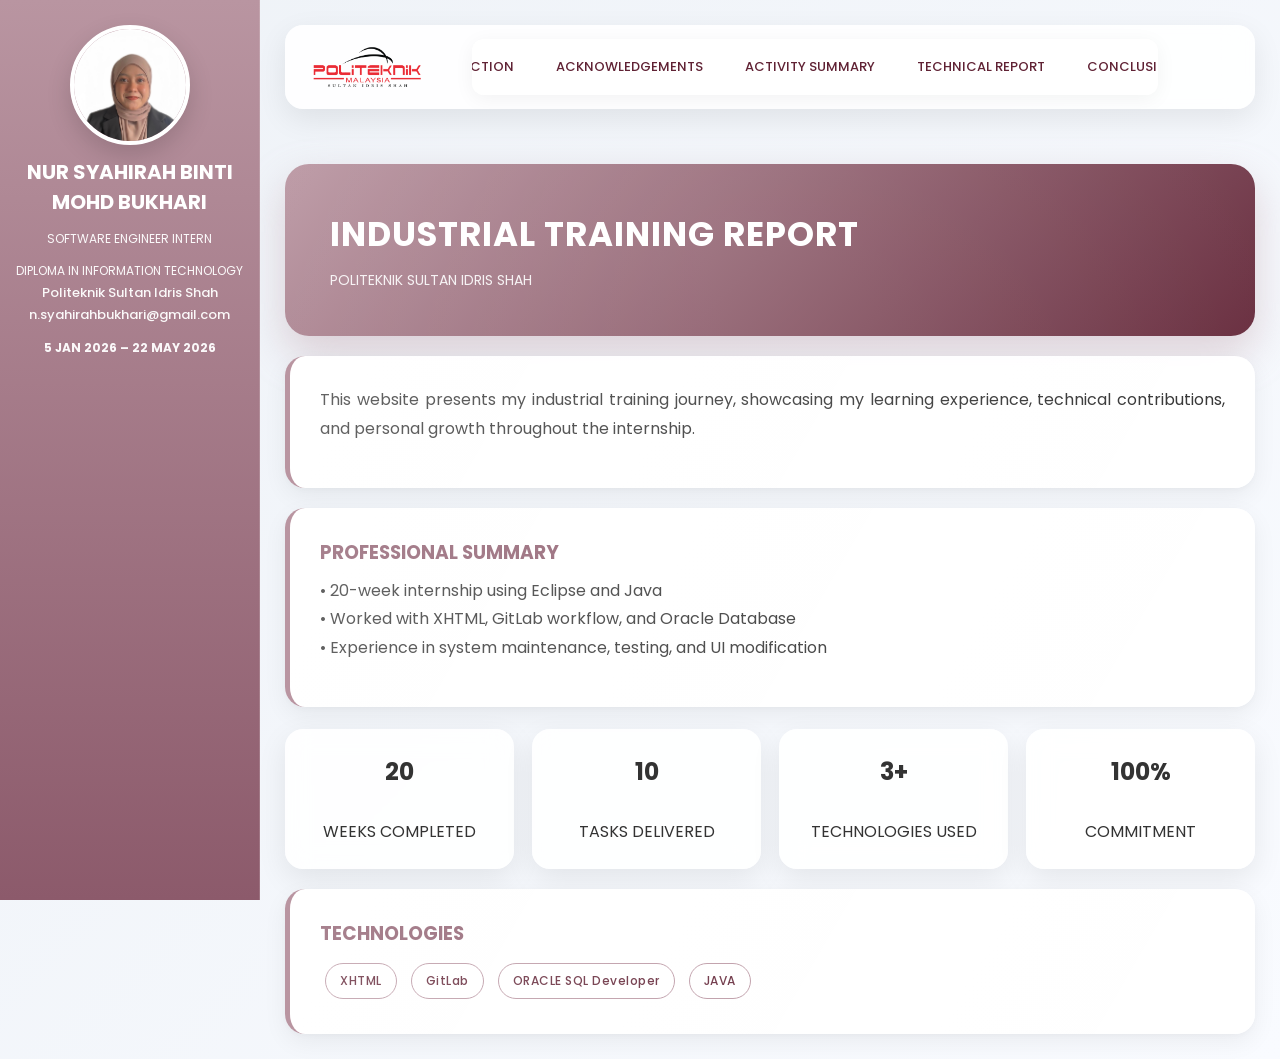
==== index.html @ f6017e3e "Add files via upload" ====
<!DOCTYPE html>
<html lang="en">
<head>
  <meta charset="UTF-8">
  <title>Home</title>
  <link rel="stylesheet" href="style.css">
  <link href="https://fonts.googleapis.com/css2?family=Poppins:wght@300;400;600&display=swap" rel="stylesheet">
</head>

<body>

<!-- SIDEBAR -->
<div class="sidebar">
  <img src="me.jpeg" alt="Profile Image">
  <h2>NUR SYAHIRAH BINTI MOHD BUKHARI</h2>
  <p>SOFTWARE ENGINEER INTERN</p>

  <p>
    DIPLOMA IN INFORMATION TECHNOLOGY<br>
    <a href="https://www.psis.edu.my" target="_blank">Politeknik Sultan Idris Shah</a>
    <a href="mailto:n.syahirahbukhari@gmail.com">n.syahirahbukhari@gmail.com</a>
  </p>

  <p><b>5 JAN 2026 – 22 MAY 2026</b></p>
</div>

<!-- MAIN -->
<div class="main-home">

  <!-- HEADER -->
  <header class="header-home">
    <div class="logo">
      <img src="logopoli.png">
    </div>

    <nav class="navbar">
      <a class="active" href="index.html">HOME</a>
      <a href="introduction.html">INTRODUCTION</a>
      <a href="acknowledgement.html">ACKNOWLEDGEMENTS</a>
      <a href="activity.html">ACTIVITY SUMMARY</a>
      <a href="technical.html">TECHNICAL REPORT</a>
      <a href="conclusion.html">CONCLUSION</a>
      <a href="references.html">REFERENCES</a>
    </nav>

    <div class="right-space"></div>
  </header>

  <!-- CONTENT -->
  <div class="section">

    <div class="hero">
      <h1>INDUSTRIAL TRAINING REPORT</h1>
      <p>POLITEKNIK SULTAN IDRIS SHAH</p>
    </div>

    <div class="card">
    <p>
      This website presents my industrial training journey, showcasing my learning 
      experience, technical contributions, and personal growth throughout the internship.
    </p>
  </div>

    <div class="card">
      <h3>PROFESSIONAL SUMMARY</h3>
      <p>
        • 20-week internship using Eclipse and Java <br>
        • Worked with XHTML, GitLab workflow, and Oracle Database <br>
        • Experience in system maintenance, testing, and UI modification
      </p>
    </div>

    <div class="stats">
      <div class="stat-box"><b>20</b><br>WEEKS COMPLETED</div>
      <div class="stat-box"><b>10</b><br>TASKS DELIVERED</div>
      <div class="stat-box"><b>3+</b><br>TECHNOLOGIES USED</div>
      <div class="stat-box"><b>100%</b><br>COMMITMENT</div>
    </div>

    <div class="card">
      <h3>TECHNOLOGIES</h3>
      <span class="badge">XHTML</span>
      <span class="badge">GitLab</span>
      <span class="badge">ORACLE SQL Developer</span>
      <span class="badge">JAVA</span>
    </div>

  </div>
</div>

</body>
</html>
---- style.css ----
/* ================= GLOBAL ================= */
* {
  margin: 0;
  padding: 0;
  box-sizing: border-box;
}

html {
  scroll-behavior: smooth;
}

body {
  font-family: 'Poppins', sans-serif;
  background: linear-gradient(135deg, #eef2f7, #f9fbff);
  color: #333;
  overflow-x: hidden;
}

:root {
  --primary: #602234;
  --secondary: #b995a1;
  --light: #ffffff;
  --soft: #f5f7fb;

  --shadow: 0 10px 30px rgba(0,0,0,0.08);
  --glass: rgba(255,255,255,0.85);

  /* SPACING SYSTEM */
  --space-sm: 12px;
  --space-md: 20px;
  --space-lg: 30px;
  --space-xl: 40px;
}

/* ================= SIDEBAR ================= */
.sidebar {
  position: fixed;
  top: 0;
  left: 0;
  width: 260px;
  height: 100vh;

  background: linear-gradient(180deg, #b995a1, #8c5a6b);
  color: white;

  padding: 25px var(--space-md);

  display: flex;
  flex-direction: column;
  align-items: center;
  gap: var(--space-sm);

  overflow-y: auto;

  backdrop-filter: blur(12px);
  border-right: 1px solid rgba(255,255,255,0.15);

  transition: 0.3s ease;
  z-index: 1000;
}

.sidebar img {
  width: 120px;
  height: 120px;
  border-radius: 50%;
  object-fit: cover;

  border: 4px solid white;
  box-shadow: 0 10px 25px rgba(0,0,0,0.15);

  transition: 0.3s ease;
}

.sidebar img:hover {
  transform: scale(1.05);
}

.sidebar h2 {
  font-size: var(--space-md);
  text-align: center;
  line-height: 1.5;
}

.sidebar p {
  font-size: var(--space-sm);
  text-align: center;
  line-height: 1.7;
  opacity: 0.95;
}

.sidebar a {
  width: 100%;
  text-decoration: none;
  color: white;

  padding: 10px 14px;
  border-radius: 10px;

  font-size: 13px;
  font-weight: 500;

  transition: 0.3s ease;
}

.sidebar a:hover {
  background: rgba(255,255,255,0.18);
  transform: translateX(5px);
}

.sidebar a.active {
  background: rgba(255,255,255,0.22);
  font-weight: 600;
}


/* ================= MAIN LAYOUT ================= */
.main,
.main-home {
  margin-left: 260px;
  padding: 25px;
  transition: 0.3s ease;
  display: flex;
  flex-direction: column;
  align-items: center;
}

body.sidebar-collapsed .main,
body.sidebar-collapsed .main-home {
  margin-left: 75px;
}

.sidebar::-webkit-scrollbar {
  width: 6px;
}

.sidebar::-webkit-scrollbar-thumb {
  background: rgba(255,255,255,0.3);
  border-radius: 10px;
}

.content-area {
  width: 100%;
  max-width: 1700px;
  margin: auto;
}

/* ================= HEADER ================= */
.header,
.header-home {
  position: sticky;
  top: var(--space-md);
  z-index: 999;

  display: flex;
  align-items: center;

  justify-content: center;

  background: rgba(255,255,255,0.9);
  backdrop-filter: blur(14px);

  padding: 14px 22px;
  border-radius: 18px;

  box-shadow: var(--shadow);

  margin-bottom: 25px;

  gap: var(--space-md);
}

.logo {
  display: flex;
  align-items: center;
  justify-content: center;

  width: 60px;
  flex-shrink: 0;
  margin-right: 60px;
  margin-left: 30px;
}

.logo img {
  height: 45px;
  margin-left: 0;
}

.right-space {
  width: 60px;
  flex-shrink: 0;
}

/* ================= NAVBAR ================= */
.navbar {
  width: fit-content;
  max-width: 100%;

  background: rgba(255, 255, 255, 0.6);
  backdrop-filter: blur(10px);

  display: flex;
  align-items: center;
  justify-content: center;
  gap: 10px;

  flex-wrap: nowrap;
  overflow-x: auto;
  scrollbar-width: none;

  padding: 10px;
  border-radius: 12px;

  box-shadow: 0 4px var(--space-md) rgba(0,0,0,0.05);
}

.navbar a {
  text-decoration: none;
  color: var(--primary);

  font-size: 13px;
  font-weight: 500;

  padding: 8px 16px;
  border-radius: 12px;

  transition: all 0.25s ease;

  position: relative;
  transition: all 0.25s ease, transform 0.2s ease;
  white-space: nowrap;
}

.navbar a:hover {
  background: var(--secondary);
  color: white;

  transform: translateY(-2px);
  box-shadow: 0 6px var(--space-md) rgba(96, 34, 52, 0.2);
}

.navbar a.active {
  background: #602234;
  color: white;

  box-shadow: 0 2px 10px rgba(96, 34, 52, 0.25);

  transform: translateY(-1px);
}

.navbar a.active::after {
  content: "";
  position: absolute;
  bottom: 4px;
  left: 20%;
  width: 60%;
  height: 2px;
  background: white;
  border-radius: 10px;
}

.header,
.header-home {
  width: 100%;
  max-width: 1400px;
  margin: 0 auto 25px;
  gap: 15px;
  justify-content: center;
}

/* ================= HERO ================= */
.hero {
  position: relative;
  overflow: hidden;

  background: linear-gradient(135deg, #b995a1, #602234);
  color: white;

  padding: 45px;
  border-radius: 24px;

  box-shadow: 0 18px 40px rgba(185,149,161,0.4);

  animation: fadeUp 0.7s ease;
}

.hero::after {
  content: "";
  position: absolute;
  width: 250%;
  height: 250%;

  background: radial-gradient(circle, rgba(255,255,255,0.12), transparent);

  top: -80%;
  left: -80%;

  animation: glowMove 7s linear infinite;
}

.hero h1 {
  position: relative;
  z-index: 2;

  font-size: 34px;
  margin-bottom: 10px;
  letter-spacing: 1px;
}

.hero p {
  position: relative;
  z-index: 2;

  font-size: 14px;
  opacity: 0.9;
}

/* ================= PAGE TITLE ================= */
.page-title {
  font-size: 38px;
  color: var(--primary);
  margin-bottom: var(--space-md);
  letter-spacing: 1px;
}

/* ================= CARD ================= */
.card {
  position: relative;
  overflow: hidden;

  margin-top: var(--space-md);
  padding: var(--space-lg);

  background: rgba(255,255,255,0.95);
  backdrop-filter: blur(12px);

  border-radius: var(--space-md);
  border-left: 5px solid var(--secondary);

  box-shadow:
  0 8px 25px rgba(0,0,0,0.06),
  0 2px 8px rgba(0,0,0,0.03);

  transition: 0.3s ease;

  animation: fadeUp 0.7s ease;
  scroll-margin-top: var(--space-xl);
}

.card::before {
  content: "";
  position: absolute;
  inset: 0;

  background: linear-gradient(120deg, rgba(255,255,255,0.25), transparent);

  pointer-events: none;
}

.card:hover {
  transform: translateY(-6px);
  box-shadow: 0 18px 35px rgba(0,0,0,0.1);
}

.card h2 {
  color: var(--primary);
  margin-bottom: 12px;
  font-size: 22px;
}

.card h3 {
  color: #8c5a6b;
  margin-bottom: 10px;
}

.card p {
  line-height: 1.8;
  text-align: justify;
  margin-bottom: 14px;
}

.card ul {
  padding-left: 22px;
  margin-top: 12px;
}

.card ul li {
  margin-bottom: 8px;
}

.card:hover,
.activity-card:hover,
.reference-card:hover,
.workflow-step:hover,
.ack-card:hover {
  box-shadow:
    0 15px 35px rgba(96,34,52,0.12),
    0 4px 10px rgba(0,0,0,0.05);
}

/* ================= STATS ================= */
.stats {
  display: grid;
  grid-template-columns: repeat(4, 1fr);
  gap: 18px;
  margin-top: 22px;
}

.stat-box {
  background: rgba(255,255,255,0.9);
  backdrop-filter: blur(12px);

  padding: 25px var(--space-md);
  border-radius: 18px;

  text-align: center;

  box-shadow: var(--shadow);

  transition: 0.3s ease;
}

.stat-box:hover {
  transform: translateY(-6px);
  background: var(--secondary);
  color: white;
}

.stat-box b {
  display: block;
  font-size: 24px;
  margin-bottom: 5px;
}

/* ================= BADGES ================= */
.badge {
  display: inline-block;

  padding: 8px 14px;
  margin: 5px;

  border-radius: 30px;

  background: white;
  color: var(--primary);

  border: 1px solid var(--secondary);

  font-size: 12px;
  font-weight: 500;
  letter-spacing: 0.5px;

  transition: 0.3s ease;
}

.badge:hover {
  background: var(--secondary);
  color: white;
  transform: scale(1.06);
}

/* ================= IMAGES ================= */
.img {
  width: 100%;

  border-radius: 16px;
  margin: 18px 0;

  box-shadow: 0 10px 25px rgba(0,0,0,0.08);

  transition: 0.3s ease;
}

.img:hover {
  transform: scale(1.02);
}

/* ================= ACKNOWLEDGEMENT ================= */

.ack-grid {
  display: grid;
  grid-template-columns: repeat(auto-fit, minmax(260px, 2fr));
  gap: 24px;
  margin-top: 24px;
}

/* CARD */
.ack-card {
  position: relative;
  overflow: hidden;
  width: fit-content;

  background: rgba(255, 255, 255, 0.92);
  backdrop-filter: blur(14px);

  padding: var(--space-md);
  border-radius: var(--space-md);

  box-shadow: var(--shadow);

  transition: all 0.35s ease;
  animation: fadeUp 0.7s ease;
}

.ack-card:hover {
  transform: translateY(-10px);
  box-shadow: 0 var(--space-md) 45px rgba(0, 0, 0, 0.12);
}

/* FULL WIDTH CARD */
.ack-card.full {
  grid-column: 1 / -1;
}

/* TITLE */
.ack-card h3 {
  color: var(--primary);
  margin-bottom: 12px;
  font-size: 18px;
}

/* TEXT */
.ack-card p {
  line-height: 1.8;
  font-size: 14px;
  color: #444;
}

/* IMAGE */
.ack-img {
  width: 100%;
  max-width: 400px;
  height: 250px;

  object-fit: cover;

  border-radius: 16px;

  display: block;
  margin: 0 auto 15px;

  transition: transform 0.4s ease;
}

.ack-card:hover .ack-img {
  transform: scale(1.06);
}

/* SECTION */
.section {
  margin-top: 30px;
}

/* ================= ANIMATIONS ================= */
@keyframes fadeUp {
  from {
    opacity: 0;
    transform: translateY(15px);
  }

  to {
    opacity: 1;
    transform: translateY(0);
  }
}

@keyframes glowMove {
  0% {
    transform: translate(0,0);
  }

  50% {
    transform: translate(60px,60px);
  }

  100% {
    transform: translate(0,0);
  }
}

/* ================= RESPONSIVE ================= */
@media (max-width: 1000px) {

  .stats {
    grid-template-columns: repeat(2, 1fr);
  }

  .ack-card.full {
    grid-column: span 1;
  }
}

@media (max-width: 900px) {

  .navbar {
    width: 100%;
    overflow-x: auto;
    justify-content: flex-start;
    padding-bottom: 5px;
  }

  .navbar::-webkit-scrollbar {
    display: none;
  }

  .sidebar {
    position: relative;
    width: 100%;
    height: auto;
  }

  .main,
  .main-home {
    margin-left: 0;
  }

  body.sidebar-collapsed .main,
  body.sidebar-collapsed .main-home {
    margin-left: 0;
  }

  .header,
  .header-home {
    flex-direction: column;
    gap: 15px;
  }

  .navbar {
    justify-content: center;
  }

  .hero {
    padding: 30px;
  }

  .hero h1 {
    font-size: 26px;
  }
}

@media (max-width: 600px) {

  .stats {
    grid-template-columns: 1fr;
  }

  .page-title {
    font-size: 28px;
  }

  .card {
    padding: 22px;
  }

  .hero {
    padding: 25px;
  }

  .hero h1 {
    font-size: 22px;
  }

  .navbar a {
    font-size: 11px;
    padding: 6px 10px;
  }
}

/* ================= LAYOUT ================= */

.layout {
  display: flex;
  align-items: flex-start;
  gap: var(--space-md);
  padding: var(--space-lg) var(--space-md) var(--space-md) 5px;
}


  /* ================= CONTENT ================= */
  .content {
    flex: 1;
  }

  .activity-wrapper {
    display: flex;
    flex-direction: column;
    gap: 22px;
  }

  .activity-card {
    background: rgba(255,255,255,0.95);
    backdrop-filter: blur(12px);

    padding: 28px;
    border-radius: 18px;

    border-left: 5px solid #b995a1;

    box-shadow: 0 10px 25px rgba(0,0,0,0.06);

    scroll-margin-top: 140px;

    transition: 0.3s ease;
  }

  .activity-card:hover {
    transform: translateY(-5px);
  }

  .activity-card h2 {
    color: #602234;
    margin-bottom: var(--space-sm);
  }

  .activity-card p {
    line-height: 1.8;
    text-align: left;
  }

  /* PAGE TITLE */
  .page-title {
    text-align: center;
    margin: var(--space-lg) 0;
    color: #602234;
  }


/* ===== CARD BASE ===== */
.tech-card {
  background: #fff;
  border-radius: 14px;
  margin-bottom: var(--space-sm);
  box-shadow: 0 6px 18px rgba(0,0,0,0.05);
  overflow: hidden;
  transition: transform 0.25s ease, box-shadow 0.25s ease;
}

.tech-card:hover {
  background: #b995a1;
  transform: translateY(-2px);
  box-shadow: 0 8px 22px rgba(0,0,0,0.08);
}

/* ===== HEADER ===== */
.tech-card-header {
  padding: 22px 24px;
  cursor: pointer;
  display: flex;
  justify-content: space-between;
  align-items: center;
  font-weight: 600;
  user-select: none;
  color: #602234;
}


/* ===== CONTENT (FIXED + SMOOTH) ===== */
.tech-card-content {
  max-height: 0;
  overflow: hidden;
  margin-left: var(--space-md);
  transition: max-height 0.5s ease, padding 0.3s ease;
  padding: 0 var(--space-md);
}

/* FIXED CLASS HERE */
.tech-card.active .tech-card-content {
  max-height: 500px;
  padding: 10px 22px 18px;
}

/* ===== ARROW ===== */
.arrow {
  transition: transform 0.3s ease;
}

.tech-card.active .arrow {
  transform: rotate(180deg);
}

.tech-card:hover,
.tech-card:hover li {
  color: white;
}

.tech-list {
  padding-left: 18px;
  margin-top: 10px;
}

.tech-list li {
  margin-bottom: 10px;
  line-height: 1.6;
  color: #444;
}

.container {
  width: 95%;
  max-width: none;
  margin: 0 auto;
}

.week-images {
  display: grid;
  grid-template-columns: repeat(4, 1fr);
  gap: 10px;
  margin-top: 15px;
  justify-content: center;
}

.week-images img {
  width: 100%;
  height: 150px;
  object-fit: cover;
  border-radius: 10px;
  border: #602234 1px solid;
  transition: transform 0.3s ease;
  cursor: pointer;
}

.week-images img:hover {
  transform: scale(1.05);
}

/* modal background */
.modal {
  display: none;
  position: fixed;
  z-index: 2000;
  padding-top: 60px;
  left: 0;
  top: 0;
  width: 100%;
  height: 100%;
  background-color: rgba(0,0,0,0.8);

  align-items: center;
  justify-content: center;
}

/* image inside modal */
.modal-content {
  margin: auto;
  display: block;
  max-width: 85%;
  max-height: 85%;
  border-radius: 10px;
  box-shadow: 0 10px 30px rgba(0,0,0,0.5);
}

/* close button */
.close {
  position: absolute;
  top: var(--space-md);
  right: var(--space-md);
  color: white;
  font-size: 40px;
  cursor: pointer;
  transition: 0.2s;
}

.close:hover {
  transform: scale(1.2);
}

.reference-container {
  display: grid;
  grid-template-columns: repeat(auto-fit, minmax(350px, 1fr));
  gap: 24px;
  margin-top: 30px;
}

/* ================= CARD ================= */
.reference-card {
  background: #ffffff;
  padding: 24px;
  border-radius: 16px;
  box-shadow: 0 8px 22px rgba(0,0,0,0.06);
  border: 1px solid #f0f0f0;
  transition: all 0.25s ease;
}

.reference-card:hover {
  transform: translateY(-4px);
  box-shadow: 0 12px 28px rgba(0,0,0,0.10);
}

/* ================= TITLE ================= */
.reference-card h3 {
  color: #602234;
  margin-bottom: 14px;
  font-size: 18px;
  font-weight: 600;
  position: relative;
  padding-left: 12px;
}

.reference-card h3::before {
  content: "";
  position: absolute;
  left: 0;
  top: 2px;
  width: 4px;
  height: 100%;
  background: #602234;
  border-radius: 2px;
}

/* ================= LIST ================= */
.reference-list {
  padding-left: 18px;
  margin-top: 12px;
}

.reference-list li {
  margin-bottom: 12px;
  line-height: 1.7;
  color: #444;
  font-size: 14px;
  position: relative;
}

/* nicer bullet styling */
.reference-list li::marker {
  color: #602234;
}

/* ================= OPTIONAL TEXT STYLE ================= */
.reference-card p {
  line-height: 1.7;
  color: #555;
  font-size: 14px;
}

/* ================= MOBILE ================= */
@media (max-width: 768px) {
  .reference-container {
    grid-template-columns: 1fr;
  }
}

/* ================= WORKFLOW SECTION ================= */

.workflow-section {
  padding: 60px var(--space-md);
  text-align: center;
}

.section-title {
  font-size: 32px;
  color: #602234;
  margin-bottom: 10px;
}

.section-subtitle {
  color: #666;
  margin-bottom: 40px;
}

.workflow-container {
  max-width: 800px;
  margin: auto;
}

.workflow-step {
  background: white;
  padding: 25px;
  border-radius: 18px;
  margin-bottom: 15px;

  box-shadow: 0 6px 18px rgba(0,0,0,0.08);

  transition: 0.3s ease;
}

.workflow-step:hover {
  transform: translateY(-5px);
}

.step-number {
  width: 50px;
  height: 50px;
  line-height: 50px;

  margin: auto auto 15px;

  border-radius: 50%;
  background: linear-gradient(135deg, #b995a1, #602234);

  color: white;
  font-weight: bold;
  font-size: var(--space-md);
}

.workflow-step h3 {
  color: #602234;
  margin-bottom: 10px;
}

.workflow-step p {
  color: #555;
  font-size: 15px;
  line-height: 1.6;
}

.arrow {
  font-size: 28px;
  color: #602234;
  margin-bottom: 15px;
}

/* ================= IMAGE SLIDER ================= */

.slider {
  position: relative;
  max-width: 600px;
  margin: auto;
  margin-bottom: var(--space-md);
}

.slide {
  display: none;
  width: 100%;

  border-radius: 15px;

  box-shadow: 0 4px 15px rgba(0,0,0,0.1);
}

.slide.active {
  display: block;
}

/* BUTTONS */

.prev,
.next {
  position: absolute;
  top: 50%;
  transform: translateY(-50%);

  background: rgba(0,0,0,0.5);
  color: white;

  border: none;
  padding: 12px 16px;

  cursor: pointer;
  border-radius: 50%;

  font-size: 18px;
}

.prev {
  left: 10px;
}

.next {
  right: 10px;
}

.prev:hover,
.next:hover {
  background: rgba(0,0,0,0.8);
}

/* DISABLED BUTTON */

.prev:disabled,
.next:disabled {
  opacity: 0.4;
  cursor: not-allowed;
}

/* WORKFLOW IMAGES */

.workflow-img {
  width: 100%;
  max-width: 500px;

  border-radius: 12px;
  margin-bottom: 15px;

  box-shadow: 0 4px 12px rgba(0,0,0,0.1);
}

.workflow-images {
  display: flex;
  justify-content: center;
  gap: 15px;

  flex-wrap: wrap;
  margin-bottom: 15px;
}

.workflow-images img {
  width: 100%;
  max-width: 500px;
  height: auto;

  border-radius: 12px;
  box-shadow: 0 4px 12px rgba(0,0,0,0.1);

  transition: 0.3s ease;
  cursor: pointer;
}

.workflow-images img:hover {
  transform: scale(1.05);
}
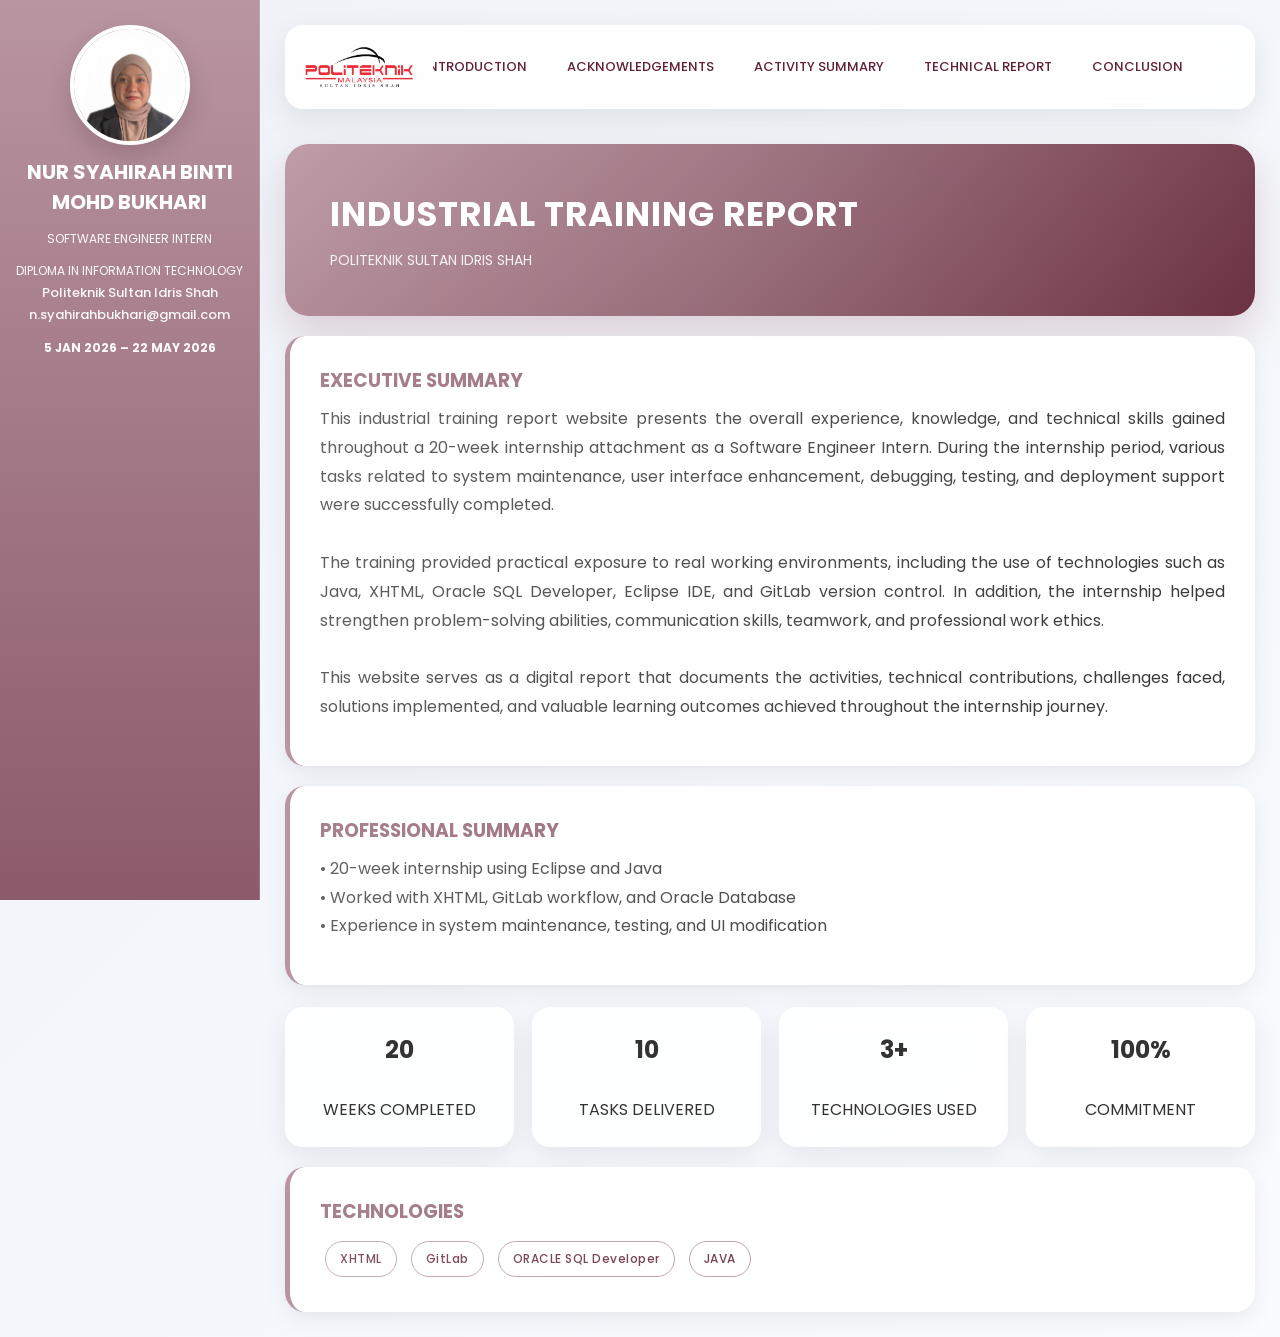
==== commit 426435ac: "Add files via upload" ====
--- a/index.html
+++ b/index.html
@@ -1,5 +1,6 @@
 <!DOCTYPE html>
 <html lang="en">
+
 <head>
   <meta charset="UTF-8">
   <title>Home</title>
@@ -9,84 +10,101 @@
 
 <body>
 
-<!-- SIDEBAR -->
-<div class="sidebar">
-  <img src="me.jpeg" alt="Profile Image">
-  <h2>NUR SYAHIRAH BINTI MOHD BUKHARI</h2>
-  <p>SOFTWARE ENGINEER INTERN</p>
+  <!-- SIDEBAR -->
+  <div class="sidebar">
+    <img src="me.jpeg" alt="Profile Image">
+    <h2>NUR SYAHIRAH BINTI MOHD BUKHARI</h2>
+    <p>SOFTWARE ENGINEER INTERN</p>
 
-  <p>
-    DIPLOMA IN INFORMATION TECHNOLOGY<br>
-    <a href="https://www.psis.edu.my" target="_blank">Politeknik Sultan Idris Shah</a>
-    <a href="mailto:n.syahirahbukhari@gmail.com">n.syahirahbukhari@gmail.com</a>
-  </p>
+    <p>
+      DIPLOMA IN INFORMATION TECHNOLOGY<br>
+      <a href="https://www.psis.edu.my" target="_blank">Politeknik Sultan Idris Shah</a>
+      <a href="mailto:n.syahirahbukhari@gmail.com">n.syahirahbukhari@gmail.com</a>
+    </p>
 
-  <p><b>5 JAN 2026 – 22 MAY 2026</b></p>
-</div>
-
-<!-- MAIN -->
-<div class="main-home">
-
-  <!-- HEADER -->
-  <header class="header-home">
-    <div class="logo">
-      <img src="logopoli.png">
-    </div>
-
-    <nav class="navbar">
-      <a class="active" href="index.html">HOME</a>
-      <a href="introduction.html">INTRODUCTION</a>
-      <a href="acknowledgement.html">ACKNOWLEDGEMENTS</a>
-      <a href="activity.html">ACTIVITY SUMMARY</a>
-      <a href="technical.html">TECHNICAL REPORT</a>
-      <a href="conclusion.html">CONCLUSION</a>
-      <a href="references.html">REFERENCES</a>
-    </nav>
-
-    <div class="right-space"></div>
-  </header>
-
-  <!-- CONTENT -->
-  <div class="section">
-
-    <div class="hero">
-      <h1>INDUSTRIAL TRAINING REPORT</h1>
-      <p>POLITEKNIK SULTAN IDRIS SHAH</p>
-    </div>
-
-    <div class="card">
-    <p>
-      This website presents my industrial training journey, showcasing my learning 
-      experience, technical contributions, and personal growth throughout the internship.
-    </p>
+    <p><b>5 JAN 2026 – 22 MAY 2026</b></p>
   </div>
 
-    <div class="card">
-      <h3>PROFESSIONAL SUMMARY</h3>
-      <p>
-        • 20-week internship using Eclipse and Java <br>
-        • Worked with XHTML, GitLab workflow, and Oracle Database <br>
-        • Experience in system maintenance, testing, and UI modification
-      </p>
+  <!-- MAIN -->
+  <div class="main-home">
+
+    <!-- HEADER -->
+    <header class="header-home">
+      <div class="logo">
+        <img src="logopoli.png">
+      </div>
+
+      <nav class="navbar">
+        <a class="active" href="index.html">HOME</a>
+        <a href="introduction.html">INTRODUCTION</a>
+        <a href="acknowledgement.html">ACKNOWLEDGEMENTS</a>
+        <a href="activity.html">ACTIVITY SUMMARY</a>
+        <a href="technical.html">TECHNICAL REPORT</a>
+        <a href="conclusion.html">CONCLUSION</a>
+        <a href="references.html">REFERENCES</a>
+      </nav>
+
+      <div class="right-space"></div>
+    </header>
+
+    <!-- CONTENT -->
+    <div class="section">
+
+      <div class="hero">
+        <h1>INDUSTRIAL TRAINING REPORT</h1>
+        <p>POLITEKNIK SULTAN IDRIS SHAH</p>
+      </div>
+
+      <div class="card">
+        <h3>EXECUTIVE SUMMARY</h3>
+        <p>
+          This industrial training report website presents the overall experience,
+          knowledge, and technical skills gained throughout a 20-week internship
+          attachment as a Software Engineer Intern. During the internship period,
+          various tasks related to system maintenance, user interface enhancement,
+          debugging, testing, and deployment support were successfully completed.
+          <br><br>
+
+          The training provided practical exposure to real working environments,
+          including the use of technologies such as Java, XHTML, Oracle SQL Developer,
+          Eclipse IDE, and GitLab version control. In addition, the internship helped
+          strengthen problem-solving abilities, communication skills, teamwork, and
+          professional work ethics.
+          <br><br>
+
+          This website serves as a digital report that documents the activities,
+          technical contributions, challenges faced, solutions implemented, and
+          valuable learning outcomes achieved throughout the internship journey.
+        </p>
+      </div>
+
+      <div class="card">
+        <h3>PROFESSIONAL SUMMARY</h3>
+        <p>
+          • 20-week internship using Eclipse and Java <br>
+          • Worked with XHTML, GitLab workflow, and Oracle Database <br>
+          • Experience in system maintenance, testing, and UI modification
+        </p>
+      </div>
+
+      <div class="stats">
+        <div class="stat-box"><b>20</b><br>WEEKS COMPLETED</div>
+        <div class="stat-box"><b>10</b><br>TASKS DELIVERED</div>
+        <div class="stat-box"><b>3+</b><br>TECHNOLOGIES USED</div>
+        <div class="stat-box"><b>100%</b><br>COMMITMENT</div>
+      </div>
+
+      <div class="card">
+        <h3>TECHNOLOGIES</h3>
+        <span class="badge">XHTML</span>
+        <span class="badge">GitLab</span>
+        <span class="badge">ORACLE SQL Developer</span>
+        <span class="badge">JAVA</span>
+      </div>
+
     </div>
-
-    <div class="stats">
-      <div class="stat-box"><b>20</b><br>WEEKS COMPLETED</div>
-      <div class="stat-box"><b>10</b><br>TASKS DELIVERED</div>
-      <div class="stat-box"><b>3+</b><br>TECHNOLOGIES USED</div>
-      <div class="stat-box"><b>100%</b><br>COMMITMENT</div>
-    </div>
-
-    <div class="card">
-      <h3>TECHNOLOGIES</h3>
-      <span class="badge">XHTML</span>
-      <span class="badge">GitLab</span>
-      <span class="badge">ORACLE SQL Developer</span>
-      <span class="badge">JAVA</span>
-    </div>
-
   </div>
-</div>
 
 </body>
+
 </html>
--- a/style.css
+++ b/style.css
@@ -140,8 +140,9 @@
 
 .content-area {
   width: 100%;
-  max-width: 1700px;
-  margin: auto;
+  max-width: 1200px;
+  margin: 0 auto;
+  padding: 0 24px;
 }
 
 /* ================= HEADER ================= */
@@ -153,47 +154,42 @@
 
   display: flex;
   align-items: center;
-
-  justify-content: center;
+  justify-content: space-between;
+
+  width: 100%;
+  max-width: 1400px;
 
   background: rgba(255,255,255,0.9);
   backdrop-filter: blur(14px);
 
-  padding: 14px 22px;
+  padding: 14px 20px;
   border-radius: 18px;
 
   box-shadow: var(--shadow);
 
-  margin-bottom: 25px;
-
-  gap: var(--space-md);
-}
-
+  margin: 0 auto 5px;
+  gap: 20px;
+}
+
+.header > * {
+  max-width: 1200px;
+}
+
+/* ================= LOGO ================= */
 .logo {
   display: flex;
   align-items: center;
-  justify-content: center;
-
-  width: 60px;
+
   flex-shrink: 0;
-  margin-right: 60px;
-  margin-left: 30px;
 }
 
 .logo img {
   height: 45px;
-  margin-left: 0;
-}
-
-.right-space {
-  width: 60px;
-  flex-shrink: 0;
 }
 
 /* ================= NAVBAR ================= */
 .navbar {
-  width: fit-content;
-  max-width: 100%;
+  flex: 1;
 
   background: rgba(255, 255, 255, 0.6);
   backdrop-filter: blur(10px);
@@ -201,16 +197,15 @@
   display: flex;
   align-items: center;
   justify-content: center;
-  gap: 10px;
+  gap: 8px;
 
   flex-wrap: nowrap;
+
+  padding: 10px;
+  border-radius: 12px;
+
   overflow-x: auto;
   scrollbar-width: none;
-
-  padding: 10px;
-  border-radius: 12px;
-
-  box-shadow: 0 4px var(--space-md) rgba(0,0,0,0.05);
 }
 
 .navbar a {
@@ -258,14 +253,6 @@
   border-radius: 10px;
 }
 
-.header,
-.header-home {
-  width: 100%;
-  max-width: 1400px;
-  margin: 0 auto 25px;
-  gap: 15px;
-  justify-content: center;
-}
 
 /* ================= HERO ================= */
 .hero {
@@ -326,6 +313,7 @@
 .card {
   position: relative;
   overflow: hidden;
+  justify-content: center;
 
   margin-top: var(--space-md);
   padding: var(--space-lg);
@@ -477,10 +465,13 @@
 /* ================= ACKNOWLEDGEMENT ================= */
 
 .ack-grid {
+  width: 100%;
+  max-width: 1200px;
+  margin: 24px auto 0;
+
   display: grid;
-  grid-template-columns: repeat(auto-fit, minmax(260px, 2fr));
+  grid-template-columns: repeat(auto-fit, minmax(320px, 1fr));
   gap: 24px;
-  margin-top: 24px;
 }
 
 /* CARD */
@@ -669,7 +660,7 @@
 
 .layout {
   display: flex;
-  align-items: flex-start;
+  align-items: center;
   gap: var(--space-md);
   padding: var(--space-lg) var(--space-md) var(--space-md) 5px;
 }
@@ -718,6 +709,7 @@
 
   /* PAGE TITLE */
   .page-title {
+    width: 100%;
     text-align: center;
     margin: var(--space-lg) 0;
     color: #602234;
@@ -794,9 +786,10 @@
 }
 
 .container {
-  width: 95%;
-  max-width: none;
+  width: 100%;
+  max-width: 1200px;
   margin: 0 auto;
+  padding: 0 24px;
 }
 
 .week-images {
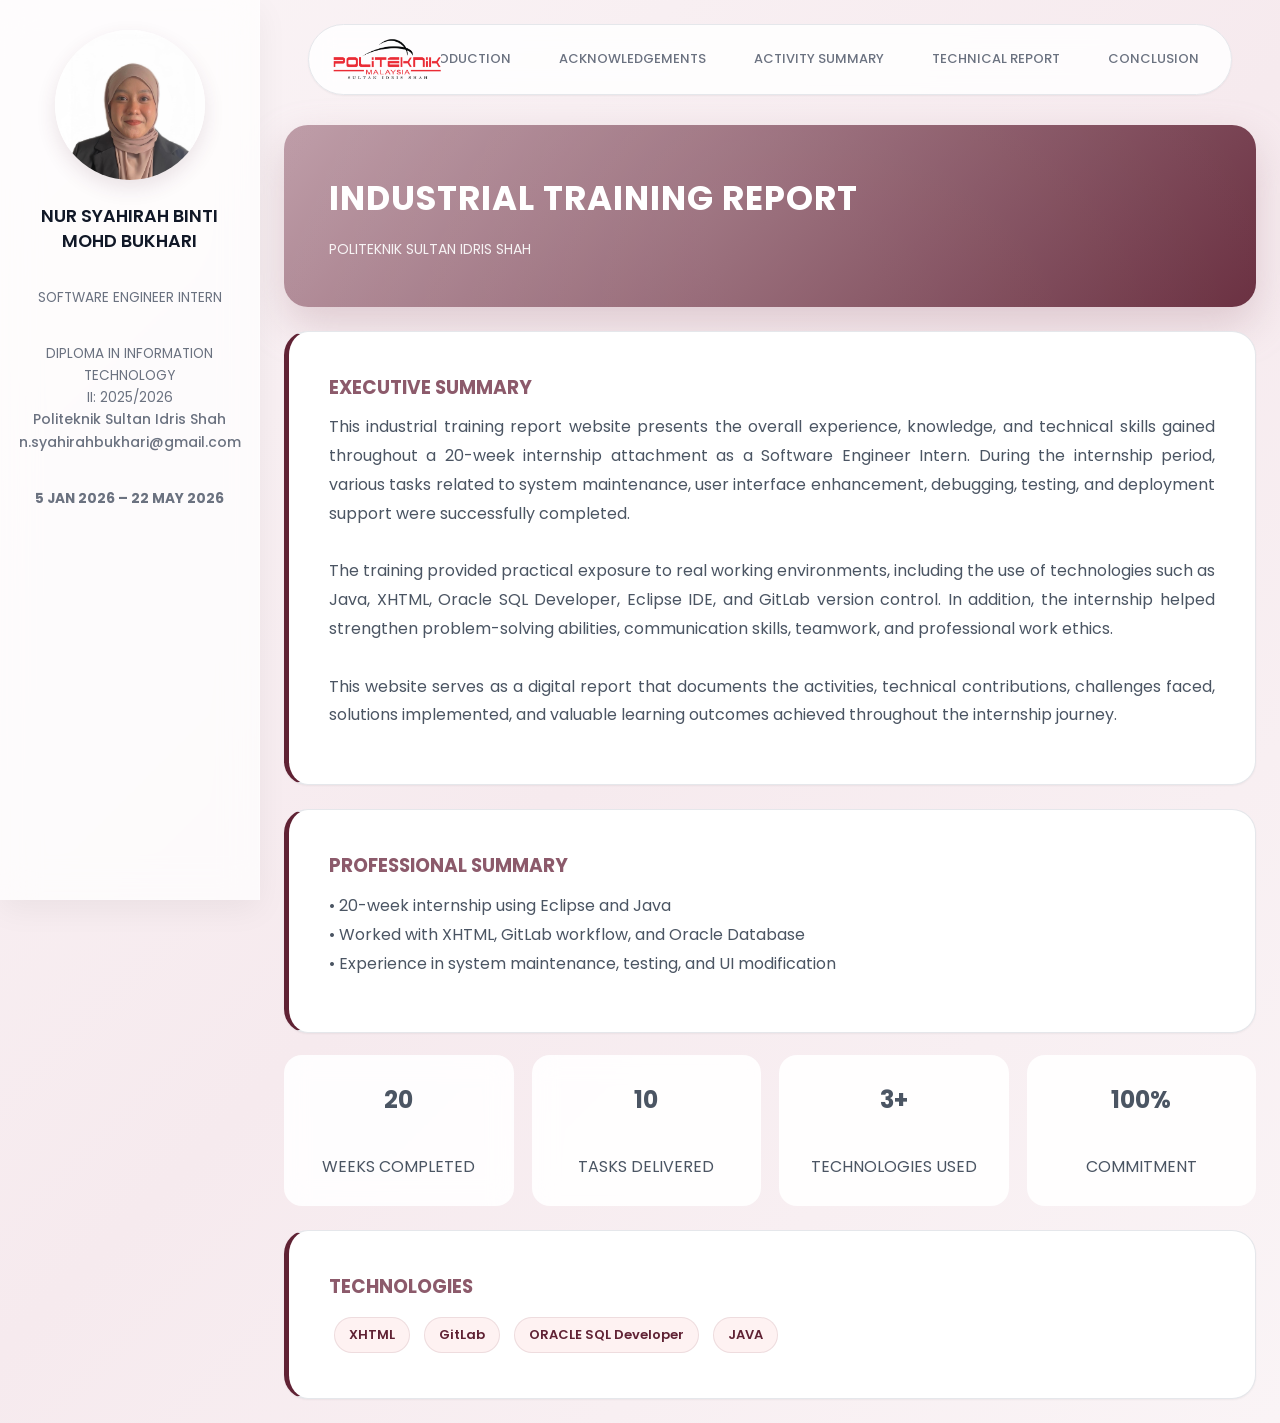
==== commit 12559a2a: "Add files via upload" ====
--- a/index.html
+++ b/index.html
@@ -18,6 +18,7 @@
 
     <p>
       DIPLOMA IN INFORMATION TECHNOLOGY<br>
+      II: 2025/2026<br>
       <a href="https://www.psis.edu.my" target="_blank">Politeknik Sultan Idris Shah</a>
       <a href="mailto:n.syahirahbukhari@gmail.com">n.syahirahbukhari@gmail.com</a>
     </p>
--- a/style.css
+++ b/style.css
@@ -3,6 +3,10 @@
   margin: 0;
   padding: 0;
   box-sizing: border-box;
+  transition:
+    color 0.3s ease,
+    border-color 0.3s ease,
+    box-shadow 0.3s ease;
 }
 
 html {
@@ -11,105 +15,140 @@
 
 body {
   font-family: 'Poppins', sans-serif;
-  background: linear-gradient(135deg, #eef2f7, #f9fbff);
-  color: #333;
-  overflow-x: hidden;
+  background:
+  linear-gradient(135deg,
+    #faf4f6 0%,
+    #f6eaee 50%,
+    #faf4f6 100%);
+  color: #4B5563;
+  /* Soft slate gray for readability */
+  line-height: 1.7;
 }
 
 :root {
   --primary: #602234;
+  /* Maroon Accent */
   --secondary: #b995a1;
-  --light: #ffffff;
-  --soft: #f5f7fb;
-
-  --shadow: 0 10px 30px rgba(0,0,0,0.08);
-  --glass: rgba(255,255,255,0.85);
-
-  /* SPACING SYSTEM */
-  --space-sm: 12px;
-  --space-md: 20px;
-  --space-lg: 30px;
-  --space-xl: 40px;
+  /* Rose Accent */
+
+  --bg-color: #F8FAFC;
+  --surface: #FFFFFF;
+  --text-dark: #111827;
+  --text-muted: #6B7280;
+  --border: #E5E7EB;
+
+  --shadow-sm: 0 1px 2px 0 rgba(0, 0, 0, 0.05);
+  --shadow-md: 0 4px 6px -1px rgba(0, 0, 0, 0.05), 0 2px 4px -1px rgba(0, 0, 0, 0.03);
+  --shadow-lg: 0 10px 15px -3px rgba(0, 0, 0, 0.05), 0 4px 6px -2px rgba(0, 0, 0, 0.03);
+
+  --space-sm: 0.75rem;
+  --space-md: 1.5rem;
+  --space-lg: 2.5rem;
+  --space-xl: 4rem;
 }
 
 /* ================= SIDEBAR ================= */
 .sidebar {
   position: fixed;
-  top: 0;
-  left: 0;
+  inset: 0 auto 0 0;
   width: 260px;
   height: 100vh;
-
-  background: linear-gradient(180deg, #b995a1, #8c5a6b);
-  color: white;
-
-  padding: 25px var(--space-md);
+  gap: 18px;
+
+  padding: 30px var(--space-md);
 
   display: flex;
   flex-direction: column;
   align-items: center;
-  gap: var(--space-sm);
+  gap: var(--space-md);
 
   overflow-y: auto;
-
-  backdrop-filter: blur(12px);
-  border-right: 1px solid rgba(255,255,255,0.15);
-
-  transition: 0.3s ease;
   z-index: 1000;
+  background: rgba(255, 255, 255, 0.75);
+  backdrop-filter: blur(18px);
+  -webkit-backdrop-filter: blur(18px);
+
+  border-right: 1px solid rgba(255, 255, 255, 0.4);
+
+  box-shadow:
+    0 10px 30px rgba(0, 0, 0, 0.05);
+}
+
+.sidebar h2,
+.sidebar h3 {
+  color: var(--text-dark);
 }
 
 .sidebar img {
-  width: 120px;
-  height: 120px;
+  width: 150px;
+  height: 150px;
+
   border-radius: 50%;
   object-fit: cover;
 
-  border: 4px solid white;
-  box-shadow: 0 10px 25px rgba(0,0,0,0.15);
-
-  transition: 0.3s ease;
+  transition:
+    transform 0.35s ease,
+    box-shadow 0.35s ease;
+
+  box-shadow:
+    0 8px 20px rgba(92, 42, 58, 0.12);
 }
 
 .sidebar img:hover {
-  transform: scale(1.05);
-}
-
-.sidebar h2 {
-  font-size: var(--space-md);
+  transform: scale(1.5);
+
+  box-shadow:
+    0 14px 30px rgba(92, 42, 58, 0.20);
+}
+
+.sidebar h2,
+.sidebar h3 {
+  font-size: 1.1rem;
   text-align: center;
-  line-height: 1.5;
+  line-height: 1.4;
+  font-weight: 600;
+  margin-bottom: 10px;
+  width: 100%;
 }
 
 .sidebar p {
-  font-size: var(--space-sm);
+  font-size: 0.85rem;
   text-align: center;
-  line-height: 1.7;
-  opacity: 0.95;
+  line-height: 1.6;
+  color: var(--text-muted);
+  margin-bottom: 10px;
 }
 
 .sidebar a {
   width: 100%;
   text-decoration: none;
-  color: white;
-
-  padding: 10px 14px;
-  border-radius: 10px;
-
-  font-size: 13px;
+  color: var(--text-muted);
+
+  padding: 12px 16px;
+  border-radius: 12px;
+
+  font-size: 14px;
   font-weight: 500;
 
-  transition: 0.3s ease;
+  transition: all 0.2s ease;
 }
 
 .sidebar a:hover {
-  background: rgba(255,255,255,0.18);
-  transform: translateX(5px);
+  background: rgba(96,34,52,0.08);
+
+  color: var(--primary);
+
+  transform: translateX(6px);
+
+  box-shadow:
+  0 4px 10px rgba(96,34,52,0.08);
 }
 
 .sidebar a.active {
-  background: rgba(255,255,255,0.22);
+  background: #FEF2F2;
+  color: var(--primary);
   font-weight: 600;
+  border-left: 3px solid var(--primary);
 }
 
 
@@ -117,13 +156,25 @@
 .main,
 .main-home {
   margin-left: 260px;
-  padding: 25px;
-  transition: 0.3s ease;
+  padding: var(--space-md);
+
   display: flex;
   flex-direction: column;
   align-items: center;
 }
 
+/* For pages without a sidebar */
+.main.no-sidebar,
+.no-sidebar {
+  margin: 0 auto;
+  width: 100%;
+  padding: var(--space-md);
+
+  display: flex;
+  flex-direction: column;
+  align-items: center;
+}
+
 body.sidebar-collapsed .main,
 body.sidebar-collapsed .main-home {
   margin-left: 75px;
@@ -134,7 +185,7 @@
 }
 
 .sidebar::-webkit-scrollbar-thumb {
-  background: rgba(255,255,255,0.3);
+  background: rgba(255, 255, 255, 0.3);
   border-radius: 10px;
 }
 
@@ -149,29 +200,30 @@
 .header,
 .header-home {
   position: sticky;
-  top: var(--space-md);
+  top: 20px;
   z-index: 999;
 
   display: flex;
   align-items: center;
   justify-content: space-between;
 
-  width: 100%;
-  max-width: 1400px;
-
-  background: rgba(255,255,255,0.9);
-  backdrop-filter: blur(14px);
-
-  padding: 14px 20px;
-  border-radius: 18px;
-
-  box-shadow: var(--shadow);
-
-  margin: 0 auto 5px;
-  gap: 20px;
-}
-
-.header > * {
+  width: 95%;
+  max-width: 1200px;
+  margin: 0 auto;
+
+  background: rgba(255, 255, 255, 0.85);
+  backdrop-filter: blur(12px);
+  -webkit-backdrop-filter: blur(12px);
+
+  padding: 12px 24px;
+  border-radius: 50px;
+  /* Pill shape */
+  border: 1px solid var(--border);
+
+  box-shadow: var(--shadow-sm);
+}
+
+.header>* {
   max-width: 1200px;
 }
 
@@ -179,78 +231,64 @@
 .logo {
   display: flex;
   align-items: center;
-
-  flex-shrink: 0;
+  flex: 1;
+  justify-content: flex-start;
 }
 
 .logo img {
   height: 45px;
 }
 
+/* ================= RIGHT SPACE ================= */
+.right-space {
+  flex: 1;
+}
+
 /* ================= NAVBAR ================= */
 .navbar {
-  flex: 1;
-
-  background: rgba(255, 255, 255, 0.6);
-  backdrop-filter: blur(10px);
-
   display: flex;
   align-items: center;
   justify-content: center;
-  gap: 8px;
-
-  flex-wrap: nowrap;
-
-  padding: 10px;
-  border-radius: 12px;
+  gap: 24px;
+
+  padding: 0;
+  background: transparent;
 
   overflow-x: auto;
+  white-space: nowrap;
   scrollbar-width: none;
 }
 
 .navbar a {
+  position: relative;
+  display: inline-flex;
+  align-items: center;
+  padding: 8px 12px;
+  border-radius: 20px;
+
   text-decoration: none;
-  color: var(--primary);
-
   font-size: 13px;
   font-weight: 500;
-
-  padding: 8px 16px;
-  border-radius: 12px;
-
-  transition: all 0.25s ease;
-
-  position: relative;
-  transition: all 0.25s ease, transform 0.2s ease;
+  color: var(--text-muted);
+  transition: all 0.3s ease;
   white-space: nowrap;
 }
 
 .navbar a:hover {
-  background: var(--secondary);
-  color: white;
-
-  transform: translateY(-2px);
-  box-shadow: 0 6px var(--space-md) rgba(96, 34, 52, 0.2);
+  color: var(--text-dark);
+  background: #F1F5F9;
 }
 
 .navbar a.active {
-  background: #602234;
-  color: white;
-
-  box-shadow: 0 2px 10px rgba(96, 34, 52, 0.25);
-
-  transform: translateY(-1px);
-}
-
-.navbar a.active::after {
-  content: "";
-  position: absolute;
-  bottom: 4px;
-  left: 20%;
-  width: 60%;
-  height: 2px;
-  background: white;
-  border-radius: 10px;
+  color: var(--primary);
+  font-weight: 600;
+  background: #FEF2F2;
+}
+
+.navbar a:focus-visible {
+  outline: 2px solid rgba(96, 34, 52, 0.6);
+  outline-offset: 3px;
+  border-radius: 4px;
 }
 
 
@@ -265,7 +303,7 @@
   padding: 45px;
   border-radius: 24px;
 
-  box-shadow: 0 18px 40px rgba(185,149,161,0.4);
+  box-shadow: 0 18px 40px rgba(185, 149, 161, 0.4);
 
   animation: fadeUp 0.7s ease;
 }
@@ -276,7 +314,7 @@
   width: 250%;
   height: 250%;
 
-  background: radial-gradient(circle, rgba(255,255,255,0.12), transparent);
+  background: radial-gradient(circle, rgba(255, 255, 255, 0.12), transparent);
 
   top: -80%;
   left: -80%;
@@ -301,52 +339,27 @@
   opacity: 0.9;
 }
 
-/* ================= PAGE TITLE ================= */
-.page-title {
-  font-size: 38px;
-  color: var(--primary);
-  margin-bottom: var(--space-md);
-  letter-spacing: 1px;
-}
 
 /* ================= CARD ================= */
 .card {
   position: relative;
   overflow: hidden;
-  justify-content: center;
-
   margin-top: var(--space-md);
   padding: var(--space-lg);
 
-  background: rgba(255,255,255,0.95);
-  backdrop-filter: blur(12px);
-
+  background: var(--surface);
   border-radius: var(--space-md);
-  border-left: 5px solid var(--secondary);
-
-  box-shadow:
-  0 8px 25px rgba(0,0,0,0.06),
-  0 2px 8px rgba(0,0,0,0.03);
-
-  transition: 0.3s ease;
-
-  animation: fadeUp 0.7s ease;
-  scroll-margin-top: var(--space-xl);
-}
-
-.card::before {
-  content: "";
-  position: absolute;
-  inset: 0;
-
-  background: linear-gradient(120deg, rgba(255,255,255,0.25), transparent);
-
-  pointer-events: none;
+  border: 1px solid var(--border);
+
+  box-shadow: var(--shadow-sm);
+  border-left: 5px solid var(--primary);
+
+  transition: transform 0.3s ease, box-shadow 0.3s ease;
 }
 
 .card:hover {
-  transform: translateY(-6px);
-  box-shadow: 0 18px 35px rgba(0,0,0,0.1);
+  transform: translateY(-4px);
+  box-shadow: var(--shadow-md);
 }
 
 .card h2 {
@@ -381,8 +394,8 @@
 .workflow-step:hover,
 .ack-card:hover {
   box-shadow:
-    0 15px 35px rgba(96,34,52,0.12),
-    0 4px 10px rgba(0,0,0,0.05);
+    0 15px 35px rgba(96, 34, 52, 0.12),
+    0 4px 10px rgba(0, 0, 0, 0.05);
 }
 
 /* ================= STATS ================= */
@@ -394,7 +407,7 @@
 }
 
 .stat-box {
-  background: rgba(255,255,255,0.9);
+  background: rgba(255, 255, 255, 0.9);
   backdrop-filter: blur(12px);
 
   padding: 25px var(--space-md);
@@ -422,28 +435,21 @@
 /* ================= BADGES ================= */
 .badge {
   display: inline-block;
-
-  padding: 8px 14px;
+  background: #FEF2F2;
+  color: var(--primary);
+  padding: 6px 14px;
+  border-radius: 20px;
+  font-size: 13px;
+  font-weight: 600;
   margin: 5px;
-
-  border-radius: 30px;
-
-  background: white;
-  color: var(--primary);
-
-  border: 1px solid var(--secondary);
-
-  font-size: 12px;
-  font-weight: 500;
-  letter-spacing: 0.5px;
-
+  border: 1px solid rgba(96, 34, 52, 0.1);
   transition: 0.3s ease;
 }
 
 .badge:hover {
-  background: var(--secondary);
+  background: var(--primary);
   color: white;
-  transform: scale(1.06);
+  transform: scale(1.05);
 }
 
 /* ================= IMAGES ================= */
@@ -453,7 +459,7 @@
   border-radius: 16px;
   margin: 18px 0;
 
-  box-shadow: 0 10px 25px rgba(0,0,0,0.08);
+  box-shadow: 0 10px 25px rgba(0, 0, 0, 0.08);
 
   transition: 0.3s ease;
 }
@@ -466,40 +472,41 @@
 
 .ack-grid {
   width: 100%;
-  max-width: 1200px;
+  display: grid;
+  grid-template-columns: repeat(2, 1fr);
+  gap: var(--space-xl);
+  margin-top: 24px;
+  max-width: 1000px;
   margin: 24px auto 0;
-
-  display: grid;
-  grid-template-columns: repeat(auto-fit, minmax(320px, 1fr));
-  gap: 24px;
+  padding: var(--space-lg);
 }
 
 /* CARD */
 .ack-card {
   position: relative;
   overflow: hidden;
-  width: fit-content;
-
-  background: rgba(255, 255, 255, 0.92);
-  backdrop-filter: blur(14px);
-
+  width: 100%;
+
+  background: var(--surface);
   padding: var(--space-md);
   border-radius: var(--space-md);
-
-  box-shadow: var(--shadow);
-
-  transition: all 0.35s ease;
+  border: 1px solid var(--border);
+  box-shadow: var(--shadow-sm);
+
+  transition: all 0.3s ease;
   animation: fadeUp 0.7s ease;
 }
 
 .ack-card:hover {
-  transform: translateY(-10px);
-  box-shadow: 0 var(--space-md) 45px rgba(0, 0, 0, 0.12);
-}
-
-/* FULL WIDTH CARD */
-.ack-card.full {
-  grid-column: 1 / -1;
+  transform: translateY(-5px);
+  box-shadow: var(--shadow-md);
+}
+
+/* CENTERED CONTENT CARD */
+.ack-card.center-content {
+  display: flex;
+  flex-direction: column;
+  justify-content: center;
 }
 
 /* TITLE */
@@ -556,15 +563,15 @@
 
 @keyframes glowMove {
   0% {
-    transform: translate(0,0);
+    transform: translate(0, 0);
   }
 
   50% {
-    transform: translate(60px,60px);
+    transform: translate(60px, 60px);
   }
 
   100% {
-    transform: translate(0,0);
+    transform: translate(0, 0);
   }
 }
 
@@ -574,19 +581,27 @@
   .stats {
     grid-template-columns: repeat(2, 1fr);
   }
-
-  .ack-card.full {
-    grid-column: span 1;
+}
+
+@media (max-width: 768px) {
+  .ack-grid {
+    grid-template-columns: 1fr;
   }
 }
 
 @media (max-width: 900px) {
 
   .navbar {
-    width: 100%;
+    position: relative;
+    top: auto;
+    left: auto;
+    transform: none;
+    z-index: 1;
+
+    flex: 1;
     overflow-x: auto;
     justify-content: flex-start;
-    padding-bottom: 5px;
+    padding-bottom: 0;
   }
 
   .navbar::-webkit-scrollbar {
@@ -600,7 +615,9 @@
   }
 
   .main,
-  .main-home {
+  .main-home,
+  .main.no-sidebar,
+  .no-sidebar {
     margin-left: 0;
   }
 
@@ -611,12 +628,13 @@
 
   .header,
   .header-home {
-    flex-direction: column;
-    gap: 15px;
-  }
-
-  .navbar {
-    justify-content: center;
+    flex-direction: row;
+    gap: 10px;
+    padding: 10px 15px;
+  }
+
+  .logo img {
+    height: 35px;
   }
 
   .hero {
@@ -660,60 +678,56 @@
 
 .layout {
   display: flex;
-  align-items: center;
+  align-items: flex-start;
   gap: var(--space-md);
-  padding: var(--space-lg) var(--space-md) var(--space-md) 5px;
-}
-
-
-  /* ================= CONTENT ================= */
-  .content {
-    flex: 1;
-  }
-
-  .activity-wrapper {
-    display: flex;
-    flex-direction: column;
-    gap: 22px;
-  }
-
-  .activity-card {
-    background: rgba(255,255,255,0.95);
-    backdrop-filter: blur(12px);
-
-    padding: 28px;
-    border-radius: 18px;
-
-    border-left: 5px solid #b995a1;
-
-    box-shadow: 0 10px 25px rgba(0,0,0,0.06);
-
-    scroll-margin-top: 140px;
-
-    transition: 0.3s ease;
-  }
-
-  .activity-card:hover {
-    transform: translateY(-5px);
-  }
-
-  .activity-card h2 {
-    color: #602234;
-    margin-bottom: var(--space-sm);
-  }
-
-  .activity-card p {
-    line-height: 1.8;
-    text-align: left;
-  }
-
-  /* PAGE TITLE */
-  .page-title {
-    width: 100%;
-    text-align: center;
-    margin: var(--space-lg) 0;
-    color: #602234;
-  }
+  padding: 0 var(--space-md) var(--space-md) 5px;
+}
+
+
+/* ================= CONTENT ================= */
+.content {
+  flex: 1;
+}
+
+.activity-wrapper {
+  display: flex;
+  flex-direction: column;
+  gap: 22px;
+}
+
+.activity-card {
+  background: var(--surface);
+  padding: 28px;
+  border-radius: 18px;
+  border: 1px solid var(--border);
+  border-left: 5px solid var(--primary);
+  box-shadow: var(--shadow-sm);
+  scroll-margin-top: 170px;
+  transition: 0.3s ease;
+}
+
+.activity-card:hover {
+  transform: translateY(-5px);
+  box-shadow: var(--shadow-md);
+}
+
+.activity-card h2 {
+  color: #602234;
+  margin-bottom: var(--space-sm);
+}
+
+.activity-card p {
+  line-height: 1.8;
+  text-align: left;
+}
+
+/* PAGE TITLE */
+.page-title {
+  width: 100%;
+  text-align: center;
+  margin: var(--space-lg) 0 10px 0;
+  color: #602234;
+}
 
 
 /* ===== CARD BASE ===== */
@@ -721,7 +735,7 @@
   background: #fff;
   border-radius: 14px;
   margin-bottom: var(--space-sm);
-  box-shadow: 0 6px 18px rgba(0,0,0,0.05);
+  box-shadow: 0 6px 18px rgba(0, 0, 0, 0.05);
   overflow: hidden;
   transition: transform 0.25s ease, box-shadow 0.25s ease;
 }
@@ -729,7 +743,7 @@
 .tech-card:hover {
   background: #b995a1;
   transform: translateY(-2px);
-  box-shadow: 0 8px 22px rgba(0,0,0,0.08);
+  box-shadow: 0 8px 22px rgba(0, 0, 0, 0.08);
 }
 
 /* ===== HEADER ===== */
@@ -824,7 +838,7 @@
   top: 0;
   width: 100%;
   height: 100%;
-  background-color: rgba(0,0,0,0.8);
+  background-color: rgba(0, 0, 0, 0.8);
 
   align-items: center;
   justify-content: center;
@@ -837,7 +851,7 @@
   max-width: 85%;
   max-height: 85%;
   border-radius: 10px;
-  box-shadow: 0 10px 30px rgba(0,0,0,0.5);
+  box-shadow: 0 10px 30px rgba(0, 0, 0, 0.5);
 }
 
 /* close button */
@@ -864,17 +878,17 @@
 
 /* ================= CARD ================= */
 .reference-card {
-  background: #ffffff;
+  background: var(--surface);
   padding: 24px;
   border-radius: 16px;
-  box-shadow: 0 8px 22px rgba(0,0,0,0.06);
-  border: 1px solid #f0f0f0;
+  box-shadow: var(--shadow-sm);
+  border: 1px solid var(--border);
   transition: all 0.25s ease;
 }
 
 .reference-card:hover {
   transform: translateY(-4px);
-  box-shadow: 0 12px 28px rgba(0,0,0,0.10);
+  box-shadow: var(--shadow-md);
 }
 
 /* ================= TITLE ================= */
@@ -935,12 +949,16 @@
 
 .workflow-section {
   padding: 60px var(--space-md);
-  text-align: center;
+  scroll-margin-top: 140px;
 }
 
 .section-title {
   font-size: 32px;
-  color: #602234;
+  font-weight: 700;
+  background: linear-gradient(135deg, var(--primary), #b995a1);
+  -webkit-background-clip: text;
+  -webkit-text-fill-color: transparent;
+  background-clip: text;
   margin-bottom: 10px;
 }
 
@@ -955,18 +973,22 @@
 }
 
 .workflow-step {
+  position: relative;
   background: white;
   padding: 25px;
   border-radius: 18px;
   margin-bottom: 15px;
 
-  box-shadow: 0 6px 18px rgba(0,0,0,0.08);
+  box-shadow: 0 6px 18px rgba(0, 0, 0, 0.08);
 
   transition: 0.3s ease;
+  border: 1px solid transparent;
 }
 
 .workflow-step:hover {
   transform: translateY(-5px);
+  border-color: rgba(185, 149, 161, 0.5);
+  box-shadow: 0 12px 30px rgba(0, 0, 0, 0.12);
 }
 
 .step-number {
@@ -974,14 +996,19 @@
   height: 50px;
   line-height: 50px;
 
-  margin: auto auto 15px;
+  margin: -45px auto 15px;
+  /* Pull it slightly up outside the card */
+  position: relative;
+  z-index: 10;
 
   border-radius: 50%;
-  background: linear-gradient(135deg, #b995a1, #602234);
+  background: linear-gradient(135deg, var(--primary), #b995a1);
+  box-shadow: 0 4px 10px rgba(96, 34, 52, 0.3);
 
   color: white;
   font-weight: bold;
   font-size: var(--space-md);
+  text-align: center;
 }
 
 .workflow-step h3 {
@@ -996,9 +1023,47 @@
 }
 
 .arrow {
+  font-size: 24px;
+  color: #b995a1;
+  margin: 5px auto 20px;
+  display: flex;
+  justify-content: center;
+  align-items: center;
+  height: 40px;
+  opacity: 0.8;
+  animation: bounce 2s infinite;
+}
+
+@keyframes bounce {
+
+  0%,
+  20%,
+  50%,
+  80%,
+  100% {
+    transform: translateY(0);
+  }
+
+  40% {
+    transform: translateY(-10px);
+  }
+
+  60% {
+    transform: translateY(-5px);
+  }
+}
+
+.tech-arrow {
+  transition: transform 0.3s ease;
+}
+
+.tech-card.active .tech-arrow {
+  transform: rotate(180deg);
+}
+
+.workflow-arrow {
   font-size: 28px;
-  color: #602234;
-  margin-bottom: 15px;
+  color: var(--primary);
 }
 
 /* ================= IMAGE SLIDER ================= */
@@ -1016,7 +1081,7 @@
 
   border-radius: 15px;
 
-  box-shadow: 0 4px 15px rgba(0,0,0,0.1);
+  box-shadow: 0 4px 15px rgba(0, 0, 0, 0.1);
 }
 
 .slide.active {
@@ -1031,7 +1096,7 @@
   top: 50%;
   transform: translateY(-50%);
 
-  background: rgba(0,0,0,0.5);
+  background: rgba(0, 0, 0, 0.5);
   color: white;
 
   border: none;
@@ -1053,7 +1118,7 @@
 
 .prev:hover,
 .next:hover {
-  background: rgba(0,0,0,0.8);
+  background: rgba(0, 0, 0, 0.8);
 }
 
 /* DISABLED BUTTON */
@@ -1073,7 +1138,7 @@
   border-radius: 12px;
   margin-bottom: 15px;
 
-  box-shadow: 0 4px 12px rgba(0,0,0,0.1);
+  box-shadow: 0 4px 12px rgba(0, 0, 0, 0.1);
 }
 
 .workflow-images {
@@ -1091,7 +1156,7 @@
   height: auto;
 
   border-radius: 12px;
-  box-shadow: 0 4px 12px rgba(0,0,0,0.1);
+  box-shadow: 0 4px 12px rgba(0, 0, 0, 0.1);
 
   transition: 0.3s ease;
   cursor: pointer;
@@ -1099,4 +1164,151 @@
 
 .workflow-images img:hover {
   transform: scale(1.05);
+}
+
+/* ================= LEARNING OUTCOMES ================= */
+
+.learning-section {
+  margin-top: 70px;
+  scroll-margin-top: 140px;
+}
+
+.learning-container {
+  display: flex;
+  justify-content: center;
+  align-items: stretch;
+  gap: 25px;
+
+  flex-wrap: wrap;
+
+  margin-top: 35px;
+}
+
+.learning-card {
+  width: 320px;
+
+  background: var(--surface);
+  border-radius: 24px;
+  padding: 28px;
+  border: 1px solid var(--border);
+  box-shadow: var(--shadow-sm);
+
+  transition: all 0.3s ease;
+}
+
+.learning-card:hover {
+  transform: translateY(-5px);
+  box-shadow: var(--shadow-md);
+}
+
+.learning-card h3 {
+  font-size: 22px;
+  margin-bottom: 18px;
+  color: var(--primary);
+
+  text-align: center;
+}
+
+.learning-card li {
+  margin-bottom: 14px;
+  line-height: 1.7;
+  color: #444;
+}
+
+.learning-card ul {
+  list-style: none;
+  padding-left: 20px;
+}
+
+.learning-card li::before {
+  content: "✓";
+  color: var(--primary);
+  font-weight: bold;
+  display: inline-block;
+  width: 1em;
+  margin-left: -20px;
+  margin-right: 5px;
+}
+
+/* ================= CHALLENGES & SOLUTIONS ================= */
+
+.challenge-section {
+  margin-top: 70px;
+  scroll-margin-top: 140px;
+}
+
+.challenge-container {
+  display: flex;
+  justify-content: center;
+  gap: 25px;
+
+  flex-wrap: wrap;
+
+  margin-top: 35px;
+}
+
+.challenge-card {
+  width: 340px;
+
+  background: var(--surface);
+  border-radius: 24px;
+  padding: 26px;
+
+  border: 1px solid var(--border);
+  box-shadow: var(--shadow-sm);
+
+  transition: 0.3s ease;
+}
+
+.challenge-card:hover {
+  transform: translateY(-5px);
+  box-shadow: var(--shadow-md);
+}
+
+.challenge-card h3 {
+  text-align: center;
+  color: var(--primary);
+
+  margin-bottom: 20px;
+  font-size: 21px;
+}
+
+.challenge-box,
+.solution-box {
+  padding: 16px;
+  border-radius: 16px;
+
+  margin-bottom: 15px;
+}
+
+.challenge-box {
+  background: rgba(255, 230, 230, 0.5);
+  border-left: 4px solid #d64545;
+}
+
+.solution-box {
+  background: rgba(230, 255, 240, 0.5);
+  border-left: 4px solid #1f9d55;
+}
+
+.challenge-box span,
+.solution-box span {
+  display: inline-block;
+
+  font-weight: 600;
+  margin-bottom: 8px;
+}
+
+.challenge-box span {
+  color: #d64545;
+}
+
+.solution-box span {
+  color: #1f9d55;
+}
+
+.challenge-box p,
+.solution-box p {
+  line-height: 1.7;
+  color: #444;
 }
